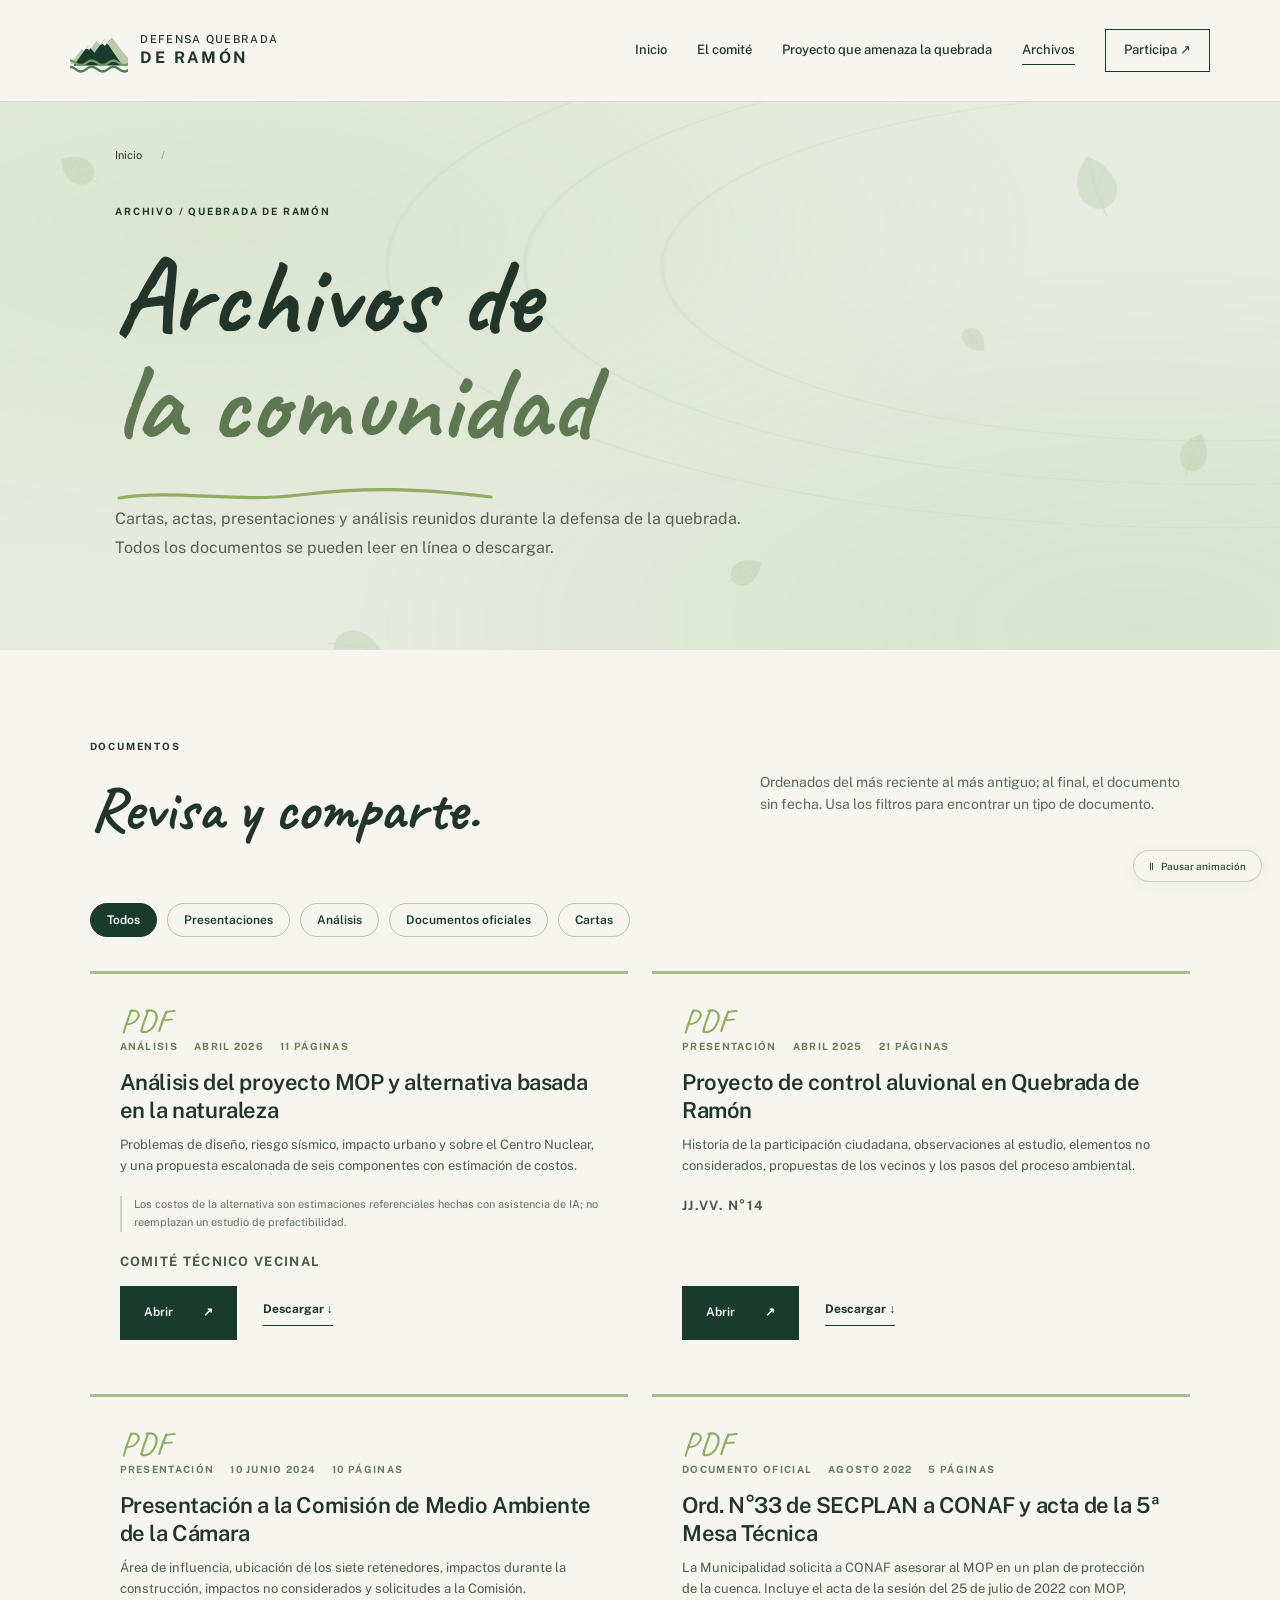
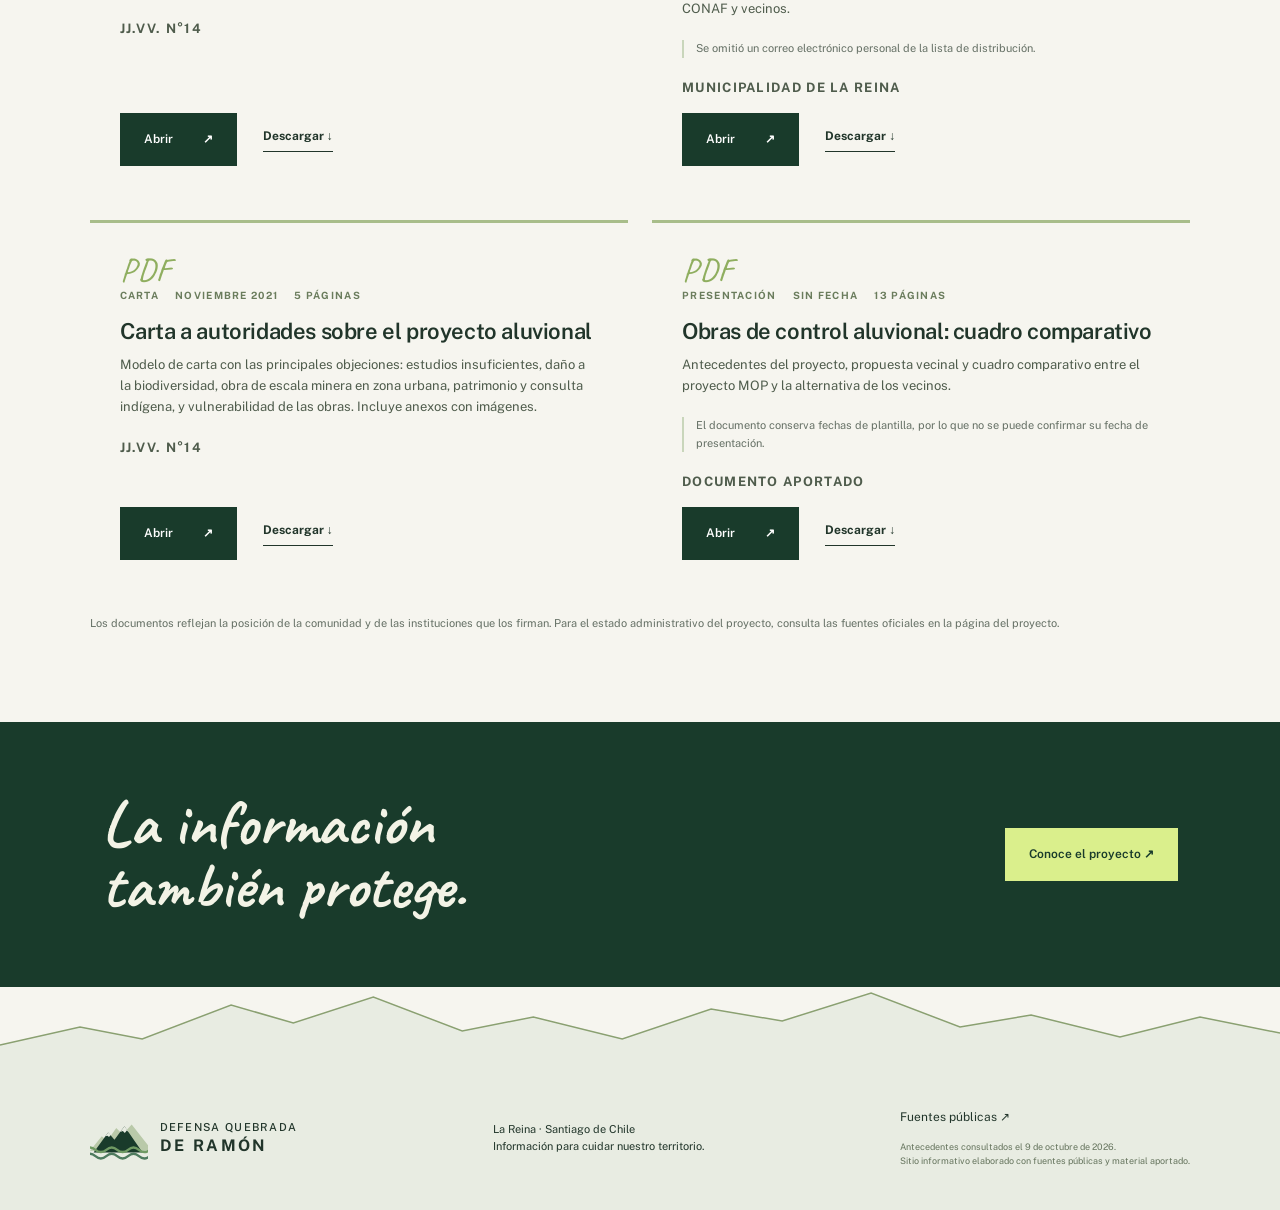
==== archivos/index.html @ 0b47c9fb "Animaciones, fuentes autoalojadas, logo con cordillera y página de Archivos - Títulos en Caveat y te" ====
<!doctype html><html lang="es"><head><meta charset="utf-8"><meta name="viewport" content="width=device-width,initial-scale=1"><title>Archivos | Defensa Quebrada de Ramón</title><meta name="description" content="Archivo de documentos de la defensa de la Quebrada de Ramón: cartas, actas, presentaciones y análisis de la comunidad."><meta name="theme-color" content="#193b2b"><link rel="stylesheet" href="../assets/style.css"><script src="../assets/main.js" defer></script></head><body><a class="skip" href="#contenido">Ir al contenido</a><header><a class="brand" href="../index.html" aria-label="Defensa Quebrada de Ramón, inicio"><svg class="mark" viewBox="0 0 64 48" aria-hidden="true" focusable="false"><path class="mark-ridge-back" d="M0 38 L13 22 L19 27 L29 13 L36 20 L46 9 L64 32 L64 38Z"/><path class="mark-ridge" d="M4 40 L20 18 L27 26 L38 11 L58 40Z"/><path class="mark-snow" d="M38 11 L33.4 17.3 L36.2 16.2 L38.4 18.6 L40.6 15.8 L43 17.6Z M20 18 L17 22.2 L19.2 21.4 L21 23 L22.8 20.8Z"/><g class="mark-waves" fill="none" stroke-linecap="round"><path d="M-6 37c4-3.4 8-3.4 12 0s8 3.4 12 0 8-3.4 12 0 8 3.4 12 0 8-3.4 12 0 8 3.4 12 0 8-3.4 12 0"/><path d="M-6 44c4-3.4 8-3.4 12 0s8 3.4 12 0 8-3.4 12 0 8 3.4 12 0 8-3.4 12 0 8 3.4 12 0 8-3.4 12 0"/></g></svg><span>DEFENSA QUEBRADA<br><b>DE RAMÓN</b></span></a><button class="menu" aria-expanded="false" aria-controls="nav">Menú <span aria-hidden="true">☰</span></button><nav id="nav" aria-label="Principal"><a href="../index.html" >Inicio</a><a href="../index.html#comite">El comité</a><a href="../megaproyecto-la-reina/index.html" >Proyecto que amenaza la quebrada</a><a href="index.html" aria-current="page">Archivos</a><a class="nav-cta" href="../index.html#participa">Participa <span aria-hidden="true">↗</span></a></nav></header><main id="contenido"><section class="dossier-hero"><a class="breadcrumb" href="../index.html">Inicio <span>/</span></a><p class="eyebrow">ARCHIVO / QUEBRADA DE RAMÓN</p><h1>Archivos de<br><em>la comunidad</em></h1><p class="lead">Cartas, actas, presentaciones y análisis reunidos durante la defensa de la quebrada. Todos los documentos se pueden leer en línea o descargar.</p></section><section class="section"><div class="section-top"><div><p class="eyebrow">DOCUMENTOS</p><h2>Revisa y comparte.</h2></div><p>Ordenados del más reciente al más antiguo; al final, el documento sin fecha. Usa los filtros para encontrar un tipo de documento.</p></div><div class="filters" role="group" aria-label="Filtrar documentos"><button type="button" data-filter="todos" aria-pressed="true">Todos</button><button type="button" data-filter="presentacion" aria-pressed="false">Presentaciones</button><button type="button" data-filter="analisis" aria-pressed="false">Análisis</button><button type="button" data-filter="oficial" aria-pressed="false">Documentos oficiales</button><button type="button" data-filter="carta" aria-pressed="false">Cartas</button></div><div class="doc-list"><article class="doc-card" data-type="analisis"><span class="doc-icon" aria-hidden="true">PDF</span><div class="doc-meta"><span>ANÁLISIS</span><span>ABRIL 2026</span><span>11 PÁGINAS</span></div><h3>Análisis del proyecto MOP y alternativa basada en la naturaleza</h3><p>Problemas de diseño, riesgo sísmico, impacto urbano y sobre el Centro Nuclear, y una propuesta escalonada de seis componentes con estimación de costos.</p><p class="doc-note">Los costos de la alternativa son estimaciones referenciales hechas con asistencia de IA; no reemplazan un estudio de prefactibilidad.</p><p class="doc-meta" style="margin:0"><span>COMITÉ TÉCNICO VECINAL</span></p><div class="doc-actions"><a class="button" href="docs/analisis-sbn-quebrada-ramon-2026.pdf" target="_blank" rel="noopener noreferrer">Abrir <span aria-hidden="true">↗</span></a><a class="text-link" href="docs/analisis-sbn-quebrada-ramon-2026.pdf" download>Descargar ↓</a></div></article><article class="doc-card" data-type="presentacion"><span class="doc-icon" aria-hidden="true">PDF</span><div class="doc-meta"><span>PRESENTACIÓN</span><span>ABRIL 2025</span><span>21 PÁGINAS</span></div><h3>Proyecto de control aluvional en Quebrada de Ramón</h3><p>Historia de la participación ciudadana, observaciones al estudio, elementos no considerados, propuestas de los vecinos y los pasos del proceso ambiental.</p><p class="doc-meta" style="margin:0"><span>JJ.VV. N°14</span></p><div class="doc-actions"><a class="button" href="docs/presentacion-jjvv14-abril-2025.pdf" target="_blank" rel="noopener noreferrer">Abrir <span aria-hidden="true">↗</span></a><a class="text-link" href="docs/presentacion-jjvv14-abril-2025.pdf" download>Descargar ↓</a></div></article><article class="doc-card" data-type="presentacion"><span class="doc-icon" aria-hidden="true">PDF</span><div class="doc-meta"><span>PRESENTACIÓN</span><span>10 JUNIO 2024</span><span>10 PÁGINAS</span></div><h3>Presentación a la Comisión de Medio Ambiente de la Cámara</h3><p>Área de influencia, ubicación de los siete retenedores, impactos durante la construcción, impactos no considerados y solicitudes a la Comisión.</p><p class="doc-meta" style="margin:0"><span>JJ.VV. N°14</span></p><div class="doc-actions"><a class="button" href="docs/presentacion-comision-medio-ambiente-2024.pdf" target="_blank" rel="noopener noreferrer">Abrir <span aria-hidden="true">↗</span></a><a class="text-link" href="docs/presentacion-comision-medio-ambiente-2024.pdf" download>Descargar ↓</a></div></article><article class="doc-card" data-type="oficial"><span class="doc-icon" aria-hidden="true">PDF</span><div class="doc-meta"><span>DOCUMENTO OFICIAL</span><span>AGOSTO 2022</span><span>5 PÁGINAS</span></div><h3>Ord. N°33 de SECPLAN a CONAF y acta de la 5ª Mesa Técnica</h3><p>La Municipalidad solicita a CONAF asesorar al MOP en un plan de protección de la cuenca. Incluye el acta de la sesión del 25 de julio de 2022 con MOP, CONAF y vecinos.</p><p class="doc-note">Se omitió un correo electrónico personal de la lista de distribución.</p><p class="doc-meta" style="margin:0"><span>MUNICIPALIDAD DE LA REINA</span></p><div class="doc-actions"><a class="button" href="docs/ord33-acta-mesa-tecnica-2022.pdf" target="_blank" rel="noopener noreferrer">Abrir <span aria-hidden="true">↗</span></a><a class="text-link" href="docs/ord33-acta-mesa-tecnica-2022.pdf" download>Descargar ↓</a></div></article><article class="doc-card" data-type="carta"><span class="doc-icon" aria-hidden="true">PDF</span><div class="doc-meta"><span>CARTA</span><span>NOVIEMBRE 2021</span><span>5 PÁGINAS</span></div><h3>Carta a autoridades sobre el proyecto aluvional</h3><p>Modelo de carta con las principales objeciones: estudios insuficientes, daño a la biodiversidad, obra de escala minera en zona urbana, patrimonio y consulta indígena, y vulnerabilidad de las obras. Incluye anexos con imágenes.</p><p class="doc-meta" style="margin:0"><span>JJ.VV. N°14</span></p><div class="doc-actions"><a class="button" href="docs/carta-autoridades-jjvv14-2021.pdf" target="_blank" rel="noopener noreferrer">Abrir <span aria-hidden="true">↗</span></a><a class="text-link" href="docs/carta-autoridades-jjvv14-2021.pdf" download>Descargar ↓</a></div></article><article class="doc-card" data-type="presentacion"><span class="doc-icon" aria-hidden="true">PDF</span><div class="doc-meta"><span>PRESENTACIÓN</span><span>SIN FECHA</span><span>13 PÁGINAS</span></div><h3>Obras de control aluvional: cuadro comparativo</h3><p>Antecedentes del proyecto, propuesta vecinal y cuadro comparativo entre el proyecto MOP y la alternativa de los vecinos.</p><p class="doc-note">El documento conserva fechas de plantilla, por lo que no se puede confirmar su fecha de presentación.</p><p class="doc-meta" style="margin:0"><span>DOCUMENTO APORTADO</span></p><div class="doc-actions"><a class="button" href="../assets/presentacion-cuadro-comparativo.pdf" target="_blank" rel="noopener noreferrer">Abrir <span aria-hidden="true">↗</span></a><a class="text-link" href="../assets/presentacion-cuadro-comparativo.pdf" download>Descargar ↓</a></div></article></div><p class="note">Los documentos reflejan la posición de la comunidad y de las instituciones que los firman. Para el estado administrativo del proyecto, consulta las fuentes oficiales en la página del proyecto.</p></section><section class="closing"><h2>La información<br>también protege.</h2><a class="button light" href="../megaproyecto-la-reina/index.html">Conoce el proyecto ↗</a></section></main><footer><a class="brand" href="../index.html"><svg class="mark" viewBox="0 0 64 48" aria-hidden="true" focusable="false"><path class="mark-ridge-back" d="M0 38 L13 22 L19 27 L29 13 L36 20 L46 9 L64 32 L64 38Z"/><path class="mark-ridge" d="M4 40 L20 18 L27 26 L38 11 L58 40Z"/><path class="mark-snow" d="M38 11 L33.4 17.3 L36.2 16.2 L38.4 18.6 L40.6 15.8 L43 17.6Z M20 18 L17 22.2 L19.2 21.4 L21 23 L22.8 20.8Z"/><g class="mark-waves" fill="none" stroke-linecap="round"><path d="M-6 37c4-3.4 8-3.4 12 0s8 3.4 12 0 8-3.4 12 0 8 3.4 12 0 8-3.4 12 0 8 3.4 12 0 8-3.4 12 0"/><path d="M-6 44c4-3.4 8-3.4 12 0s8 3.4 12 0 8-3.4 12 0 8 3.4 12 0 8-3.4 12 0 8 3.4 12 0 8-3.4 12 0"/></g></svg><span>DEFENSA QUEBRADA<br><b>DE RAMÓN</b></span></a><p>La Reina · Santiago de Chile<br>Información para cuidar nuestro territorio.</p><div><a href="../megaproyecto-la-reina/index.html#fuentes">Fuentes públicas ↗</a><small>Antecedentes consultados el 9 de octubre de 2026.<br>Sitio informativo elaborado con fuentes públicas y material aportado.</small></div></footer></body></html>
---- assets/style.css ----
@font-face{font-family:'Caveat';src:url('fonts/caveat-latin-wght-normal.woff2') format('woff2');font-weight:400 700;font-style:normal;font-display:swap}
@font-face{font-family:'Public Sans';src:url('fonts/public-sans-latin-wght-normal.woff2') format('woff2');font-weight:100 900;font-style:normal;font-display:swap}
@font-face{font-family:'Public Sans';src:url('fonts/public-sans-latin-wght-italic.woff2') format('woff2');font-weight:100 900;font-style:italic;font-display:swap}
:root{--forest:#193b2b;--ink:#21352a;--sage:#dce5d7;--cream:#f6f5ef;--muted:#657065;--line:#d7ddd2;--accent:#daef8c}*{box-sizing:border-box}html{scroll-behavior:smooth;scroll-padding-top:110px}body{margin:0;color:var(--ink);background:var(--cream);font-family:'Public Sans','Open Sans',Arial,sans-serif;line-height:1.6}a{color:inherit;text-decoration:none}a:hover{text-decoration:underline;text-underline-offset:5px}a:focus-visible,button:focus-visible,[tabindex]:focus-visible{outline:3px solid #8d9f38;outline-offset:5px}img{display:block;width:100%;object-fit:cover}h1,h2{font-family:'Caveat','Segoe Print','Comic Sans MS',cursive;font-weight:700;line-height:.98;letter-spacing:0;margin:0 0 28px}h1{font-size:clamp(64px,6.6vw,104px)}h2{font-size:clamp(48px,4.8vw,70px)}h3{font-size:21px;line-height:1.3;margin:18px 0 12px;letter-spacing:-.4px}p{margin:0 0 20px}em{font-style:normal;color:#5e7952}header{height:102px;display:flex;align-items:center;justify-content:space-between;padding:0 5.5%;border-bottom:1px solid var(--line);background:var(--cream);position:relative;z-index:20}.brand{display:flex;align-items:center;gap:12px;font-size:11px;line-height:1.35;letter-spacing:1.3px;font-weight:500}.brand b{font-size:16px;letter-spacing:2.4px}.mark{width:58px;height:44px;flex-shrink:0;overflow:visible}nav{display:flex;gap:30px;align-items:center;font-size:13px;font-weight:500}nav a[aria-current=page]{border-bottom:1px solid var(--forest)}.nav-cta{border:1px solid var(--forest);padding:10px 18px}.menu{display:none}.skip{position:fixed;left:10px;top:-100px;z-index:50;background:white;padding:10px}.skip:focus{top:10px}.hero{display:grid;grid-template-columns:1.14fr 1fr;min-height:650px}.hero-copy{padding:74px 7% 38px 10%}.eyebrow{font-size:10px;font-weight:700;letter-spacing:1.8px;text-transform:uppercase;margin-bottom:25px}.dot{display:inline-block;background:#6b884d;border-radius:50%;width:7px;height:7px;margin-right:8px}.lead{max-width:520px;font-size:16px;line-height:1.8;color:#556154}.actions{display:flex;align-items:center;gap:28px;margin-top:34px}.button{display:inline-flex;gap:30px;justify-content:space-between;align-items:center;background:var(--forest);color:white;padding:17px 24px;font-size:12px;font-weight:600;transition:background .2s}.button:hover{background:#2e5139;text-decoration:none}.text-link{font-size:12px;font-weight:700;border-bottom:1px solid;padding-bottom:5px}.hero-location{border-top:1px solid var(--line);margin-top:48px;padding-top:20px;font-size:9px;letter-spacing:1.2px}.hero-location>span{font-size:17px;margin-right:8px}.hero-image{margin:25px 25px 25px 0;position:relative;overflow:hidden;min-height:540px}.hero-image img{height:100%;position:absolute;object-position:50% 35%}.hero-image:after{content:'';position:absolute;inset:0;background:linear-gradient(transparent 48%,rgba(12,34,20,.8))}.hero-image figcaption{position:absolute;z-index:2;bottom:34px;left:30px;color:white;font-family:'Caveat',cursive;font-size:25px}.hero-image small{display:block;font-family:'Public Sans',Arial,sans-serif;font-size:10px;margin-top:12px}.image-label{position:absolute;right:20px;top:20px;z-index:2;border:1px solid #ffffff80;color:white;padding:8px 13px;font-size:9px;letter-spacing:1.5px;background:#193b2b70}.statement{display:flex;align-items:center;justify-content:space-around;padding:23px 5%;background:var(--sage);font-size:10px;letter-spacing:1.4px;font-weight:600;gap:15px}.statement span:nth-child(even){font-size:22px}.section{padding:88px 7%;scroll-margin-top:20px}.split{display:grid;grid-template-columns:1fr 1fr;gap:8%}.prose{font-size:15px;line-height:1.9;max-width:800px}.note{font-size:11px;line-height:1.8;color:var(--muted);margin:24px 0 0}.source-link{font-size:11px;text-decoration:underline;text-underline-offset:4px}.section-top{display:grid;grid-template-columns:1.3fr 1fr;gap:10%;align-items:center;margin-bottom:35px}.section-top>p{font-size:14px;color:#5d695b}.purpose{padding-top:55px;border-top:1px solid var(--line)}.principles{display:grid;grid-template-columns:repeat(3,1fr);border-top:1px solid var(--line)}.principles article{padding:30px 30px 24px 0;margin-right:30px;border-bottom:1px solid var(--line)}.number{color:#748363;font-size:12px}.principles h3{max-width:230px;font-size:24px;font-weight:500}.principles p{font-size:13px;color:#5c685a}.caption{font-size:10px;color:var(--muted);margin:18px 0}.project-feature{display:grid;grid-template-columns:1.6fr 1fr;padding:70px 9%;gap:15%;background:var(--forest);color:#f5f3e9;margin:0 3%}.project-feature h2{font-size:72px}.project-feature em{color:#c9daa5}.project-feature p{max-width:420px;color:#d2decf;font-size:14px}.light{background:var(--accent);color:var(--forest)}.light:hover{background:#e9f3b7}.feature-data{border-left:1px solid #ffffff40;padding-left:45px}.tag{font-size:9px;letter-spacing:1.5px}.feature-data strong{display:block;font-family:'Caveat',cursive;font-size:112px;line-height:1.2;color:var(--accent)}hr{border:0;border-top:1px solid #ffffff40;margin:25px 0}.intro{font-size:15px;max-width:720px;color:#596555;margin-bottom:38px}.participation{display:grid;grid-template-columns:repeat(3,1fr);gap:40px;margin-top:40px}.participation>div{border-top:1px solid var(--line);padding-top:24px}.participation span{font-size:9px;letter-spacing:1.4px}.participation p{font-size:13px;color:#5d675a}.socials{display:flex;gap:15px;font-size:12px;text-decoration:underline}footer{background:#e8ece2;padding:42px 7%;display:flex;justify-content:space-between;gap:30px;align-items:center}footer p{font-size:11px;margin:0}footer>div{font-size:12px}footer small{display:block;font-size:9px;color:#64735c;margin-top:12px}.dossier-hero{padding:45px 9% 68px;background:#e6ecdf;position:relative;background-image:radial-gradient(ellipse at 95% 30%,transparent 32%,#cdd8c660 32.2%,transparent 32.4%,transparent 40%,#cdd8c660 40.2%,transparent 40.4%,transparent 48%,#cdd8c660 48.2%,transparent 48.4%)}.breadcrumb{display:block;font-size:11px;margin-bottom:38px}.breadcrumb span{margin-left:16px;color:#899780}.dossier-hero h1{font-size:clamp(60px,7vw,100px)}.dossier-hero .lead{max-width:640px}.dossier-nav{padding:20px 7%;border-bottom:1px solid var(--line);justify-content:space-between;background:var(--cream);gap:15px;font-size:12px;overflow:auto}.data-strip{display:grid;grid-template-columns:1fr 1.5fr 1fr 1.5fr;gap:30px;border-top:1px solid var(--line);border-bottom:1px solid var(--line);padding:30px 0;margin:20px 0 30px}.data-strip strong{display:block;font-family:'Caveat',cursive;font-size:44px;font-weight:400;line-height:1.1}.data-strip small{font-size:20px}.data-strip span{font-size:11px;color:#687360}.status{display:flex;gap:25px;background:#e6ecdf;padding:30px;margin-top:35px}.status .eyebrow{margin-bottom:8px}.status h3{margin-top:0;font-size:20px}.status p{font-size:13px}.status-icon{border:1px solid;border-radius:100%;width:30px;height:30px;display:grid;place-items:center;flex-shrink:0}.muted{background:#edefe6}.concerns{display:grid;grid-template-columns:repeat(2,1fr);gap:32px 60px}.concerns article{border-top:1px solid #cad2c4;padding-top:24px}.concerns article>span{font-size:11px;color:#6a7c5c}.concerns p{font-size:14px;max-width:500px}.alternative{display:grid;grid-template-columns:.85fr 1fr;gap:8%;align-items:center}.alternative figure{margin:0}.alternative img{height:570px}.alternative figcaption{font-size:10px;color:#6e7964;margin-top:10px}.alternative p{font-size:14px}.checklist{padding:0;list-style:none}.checklist li{border-bottom:1px solid var(--line);padding:18px 0 18px 25px;position:relative;font-size:13px}.checklist li:before{content:'↗';position:absolute;left:0;color:#789759}.checklist b{display:block}.table-wrap{overflow-x:auto}table{border-collapse:collapse;width:100%;font-size:12px;line-height:1.7;min-width:650px}caption{text-align:left;font-size:11px;padding:0 0 18px;color:#687560}thead{background:var(--forest);color:#fff;text-align:left}th,td{padding:18px 22px;border-bottom:1px solid #cad2c4;vertical-align:top}thead th:first-child{width:18%}thead th{width:41%;font-size:13px}thead small{display:block;font-size:9px;font-weight:400;opacity:.7}tbody th{text-align:left;font-size:12px;font-weight:600}tbody td:last-child{background:#e3eadb}tbody tr:nth-child(even) td:not(:last-child){background:#f4f5ef}.timeline{list-style:none;padding:0;margin:42px 0 0}.timeline li{display:grid;grid-template-columns:150px 1fr;border-top:1px solid var(--line);padding:30px 0;gap:25px}.timeline time{font-family:'Caveat',cursive;font-size:40px;color:#6c845a}.timeline h3{margin-top:0}.timeline p{font-size:13px;max-width:740px}.timeline a{font-size:11px;text-decoration:underline;margin-right:25px}.documents{background:#e7ece0}.pdf-card{display:flex;align-items:center;gap:30px;padding:30px;background:var(--cream);margin-bottom:35px}.pdf-icon{border:1px solid #93a184;color:#6c805d;display:grid;place-items:center;min-width:64px;height:85px;font-size:14px}.pdf-card span{font-size:9px;letter-spacing:1.4px}.pdf-card h3{margin-top:8px}.pdf-card p{font-size:12px;color:#5e6a56;margin-bottom:0}.pdf-actions{min-width:160px;display:flex;flex-direction:column;align-items:center;gap:20px}.source-list a{padding:18px 0;display:flex;justify-content:space-between;border-top:1px solid #c3cfb9;font-size:13px}.closing{background:var(--forest);color:#f3f3e6;padding:70px 8%;display:flex;align-items:center;justify-content:space-between;gap:30px}.closing h2{margin:0;font-size:48px}
@media(min-width:1550px){body{max-width:1600px;margin:auto}.hero-copy{padding-top:90px}.hero{min-height:730px}}@media(prefers-reduced-motion:reduce){html{scroll-behavior:auto}*{transition:none!important}}@media(max-width:950px){header{padding:0 5%;height:85px}nav{gap:16px;font-size:11px}.hero-copy{padding:45px 7%}.hero h1{font-size:53px}.hero-image{margin:18px 18px 18px 0}.lead{font-size:14px}.actions{gap:20px;flex-wrap:wrap}.hero-location{font-size:8px}.section{padding:65px 6%}.project-feature{gap:8%;padding:55px 7%}.project-feature h2{font-size:60px}.feature-data{padding-left:30px}.data-strip{gap:18px}.data-strip strong{font-size:34px}.pdf-card{gap:20px}.alternative img{height:500px}}@media(max-width:680px){header{height:80px}.brand{font-size:9px}.brand b{font-size:13px}.mark{width:48px;height:36px}.menu{display:block;background:transparent;border:1px solid #becbb4;color:var(--forest);padding:8px 13px;font:inherit;font-size:12px}header nav{display:none;position:absolute;top:80px;left:0;right:0;background:var(--cream);padding:22px 6%;box-shadow:0 8px 15px #0001;align-items:stretch;gap:17px;font-size:14px}header nav.open{display:flex;flex-direction:column}.hero{display:flex;flex-direction:column}.hero-copy{padding:42px 6% 30px}.hero h1{font-size:56px}.hero-image{height:400px;min-height:0;margin:0 15px 20px}.hero-image img{object-position:center 42%}.hero-location{margin-top:28px}.hero-image figcaption{font-size:22px;bottom:25px;left:22px}.statement{font-size:8px;gap:10px;text-align:center;padding:16px 4%}.statement span:nth-child(even){font-size:15px}.section{padding:55px 6%}.split,.section-top,.alternative{grid-template-columns:1fr;gap:24px}.section-top{margin-bottom:20px}h2{font-size:43px;letter-spacing:-1.2px}.principles{grid-template-columns:1fr}.principles article{margin:0;padding:24px 0}.principles h3{max-width:none;font-size:22px}.project-feature{grid-template-columns:1fr;margin:0 15px;padding:38px 7%;gap:35px}.project-feature h2{font-size:62px}.feature-data{border-left:0;border-top:1px solid #ffffff40;padding:25px 0 0}.feature-data strong{font-size:80px}.participation{grid-template-columns:1fr;gap:30px}footer{flex-direction:column;align-items:flex-start;padding:32px 6%;gap:22px}.dossier-hero{padding:30px 6% 45px}.dossier-hero h1{font-size:65px}.dossier-nav{padding:18px 6%;white-space:nowrap;gap:25px;font-size:11px}.data-strip{grid-template-columns:1fr 1fr;gap:26px}.data-strip strong{font-size:34px}.status{padding:22px;gap:15px}.concerns{grid-template-columns:1fr;gap:20px}.alternative img{height:400px}.timeline li{grid-template-columns:70px 1fr;gap:18px}.timeline time{font-size:27px}.timeline h3{font-size:19px}.pdf-card{flex-wrap:wrap;padding:22px;gap:16px}.pdf-card>div:nth-child(2){flex:1;min-width:160px}.pdf-actions{width:100%;flex-direction:row;justify-content:flex-start;margin-top:12px}.pdf-card h3{font-size:18px}.closing{flex-direction:column;align-items:flex-start;padding:45px 6%}.closing h2{font-size:43px}.source-list a{font-size:12px;gap:12px}.source-list span{flex-shrink:0}}

/* Living greens and quiet autumn accents, placed behind the content. */
.botanical-section{position:relative;isolation:isolate}.botanical-section> :not(.botanical-layer){position:relative;z-index:1}.botanical-layer{position:absolute;inset:0;overflow:hidden;pointer-events:none;z-index:0;contain:paint}.hero-copy .botanical-layer:before,.dossier-hero .botanical-layer:before{content:'';position:absolute;inset:-15%;background:radial-gradient(ellipse at 25% 30%,#b4cc9b35,transparent 46%),radial-gradient(ellipse at 80% 85%,#789f5b20,transparent 42%);animation:green-breath 18s ease-in-out infinite alternate;will-change:transform}.floating-leaf{position:absolute;left:var(--leaf-x);top:var(--leaf-y);width:var(--leaf-size);transform:rotate(var(--leaf-angle));animation:leaf-drift var(--leaf-duration) ease-in-out var(--leaf-delay) infinite alternate;will-change:transform;opacity:.14}.floating-leaf svg{display:block;width:100%;height:auto}.green-leaves .leaf-shape{fill:#62934d}.green-leaves .leaf-vein{stroke:#294e26;stroke-width:1.3}.green-leaves .floating-leaf{opacity:.13}.dry-leaves .leaf-shape{fill:#c5803f}.dry-leaves .leaf-vein{stroke:#8e582e;stroke-width:1.5}.dry-leaves .floating-leaf{opacity:.18}.dry-leaves .floating-leaf:nth-child(2n){opacity:.12}.dry-leaves:before{content:'';position:absolute;inset:0;background:radial-gradient(ellipse at 98% 12%,#d79d6320,transparent 44%),radial-gradient(ellipse at 0 80%,#cf925211,transparent 38%);animation:green-breath 22s ease-in-out infinite alternate}#preocupaciones{background:#efeee4}#preocupaciones>.note{max-width:940px}.button,.nav-cta{transition:background .25s ease,box-shadow .25s ease,transform .25s ease}.button:hover,.nav-cta:hover{transform:translateY(-2px);box-shadow:0 6px 18px #193b2b16}.motion-reveal{opacity:0;transform:translateY(18px);transition:opacity .85s ease var(--reveal-delay,0ms),transform .85s cubic-bezier(.2,.65,.3,1) var(--reveal-delay,0ms)}.motion-reveal.is-visible{opacity:1;transform:translateY(0)}.motion-control{position:fixed;bottom:18px;right:18px;z-index:30;border:1px solid #9faf9080;background:#f6f5eff0;color:#294832;border-radius:24px;padding:9px 15px;font:500 10px 'Public Sans',Arial,sans-serif;cursor:pointer;box-shadow:0 3px 16px #193b2b0c}.motion-control:hover{background:#e3edda}.motion-control:before{content:'Ⅱ';display:inline-block;margin-right:7px;font-size:10px}.motion-control[aria-pressed=true]:before{content:'▷'}body[data-motion=paused] .floating-leaf,body[data-motion=paused] .botanical-layer:before{animation-play-state:paused}body[data-motion=paused] .motion-reveal{opacity:1;transform:none;transition:none}
@keyframes leaf-drift{0%{transform:translate3d(-7px,-9px,0) rotate(var(--leaf-angle))}50%{transform:translate3d(8px,5px,0) rotate(calc(var(--leaf-angle) + 9deg))}100%{transform:translate3d(-2px,20px,0) rotate(calc(var(--leaf-angle) - 8deg))}}
@keyframes green-breath{from{transform:translate3d(-2%,-1%,0) scale(1)}to{transform:translate3d(3%,2%,0) scale(1.08)}}
@media(max-width:680px){.floating-leaf{width:calc(var(--leaf-size)*.8)}.dry-leaves .floating-leaf{opacity:.13}.motion-control{bottom:10px;right:10px;font-size:9px;padding:8px 11px}footer{padding-bottom:70px}}
@media(prefers-reduced-motion:reduce){.floating-leaf,.botanical-layer:before{animation:none!important}.motion-reveal{opacity:1!important;transform:none!important;transition:none!important}.button:hover,.nav-cta:hover{transform:none}}

.hero-image .ambient-video{position:absolute;inset:0;width:100%;height:100%;object-fit:cover;object-position:center;opacity:0;transition:opacity 1.2s ease;pointer-events:none}.hero-image.video-playing .ambient-video{opacity:1}.gallery-grid{display:grid;grid-template-columns:repeat(3,1fr);gap:22px}.gallery-grid figure{margin:0}.gallery-grid a{display:block;overflow:hidden}.gallery-grid img{height:390px;object-fit:cover;transition:transform .8s ease}.gallery-grid a:hover img{transform:scale(1.025)}.gallery-grid figcaption{font-size:12px;color:#596b50;padding-top:14px}.landscape-gallery{border-top:1px solid var(--line);background:#f1f3ea}.landscape-gallery .section-top p{max-width:420px}@media(max-width:950px){.gallery-grid img{height:310px}}@media(max-width:680px){.gallery-grid{grid-template-columns:1fr;gap:28px}.gallery-grid img{height:auto;max-height:520px;object-fit:cover}.hero-image .ambient-video{object-position:center 45%}}@media(prefers-reduced-motion:reduce){.hero-image .ambient-video{transition:none}.gallery-grid a:hover img{transform:none}}

/* Logo: cordillera detrás del agua. */
.mark{display:block;overflow:hidden}.mark-ridge-back{fill:#b9c9a9}.mark-ridge{fill:var(--forest);transition:fill .3s}.mark-snow{fill:#f6f5ef}.mark-waves path{stroke:#4e7b5e;stroke-width:2.6}.mark-waves path:first-child{stroke:#6f9a63}.mark-waves{animation:mark-flow 5s linear infinite}.brand:hover .mark-ridge{fill:#2e5139}footer .mark-snow{fill:#e8ece2}
@keyframes mark-flow{from{transform:translateX(0)}to{transform:translateX(-24px)}}

/* Tipografía manuscrita: ajuste de tamaños. */
h3{font-weight:600}
.project-feature h2{font-size:clamp(64px,7vw,92px)}.dossier-hero h1{font-size:clamp(72px,8.5vw,124px)}.closing h2{font-size:clamp(50px,5vw,64px)}.timeline time{font-size:50px;line-height:1}.data-strip strong{font-size:54px;font-weight:600}.feature-data strong{font-size:136px;line-height:1;font-weight:600}.hero-image figcaption{font-size:32px;line-height:1.1}
@media(max-width:950px){.hero h1{font-size:62px}.project-feature h2{font-size:70px}.data-strip strong{font-size:42px}}
@media(max-width:680px){.hero h1{font-size:62px}h2{font-size:50px;letter-spacing:0}.dossier-hero h1{font-size:76px}.project-feature h2{font-size:72px}.closing h2{font-size:50px}.timeline time{font-size:34px}.feature-data strong{font-size:96px}.data-strip strong{font-size:40px}.hero-image figcaption{font-size:27px}}

/* Encabezado fijo que se compacta al bajar. */
header{position:sticky;top:0;transition:height .35s ease,box-shadow .35s ease,background .35s ease}body.scrolled header{height:72px;box-shadow:0 6px 24px #193b2b12;background:#f6f5efee;backdrop-filter:blur(8px)}.mark{transition:width .35s ease,height .35s ease}body.scrolled .mark{width:48px;height:36px}
@media(max-width:680px){body.scrolled header{height:64px}body.scrolled header nav{top:64px}}
nav a:not(.nav-cta){position:relative}nav a:not(.nav-cta):after{content:'';position:absolute;left:0;right:0;bottom:-4px;height:1px;background:var(--forest);transform:scaleX(0);transform-origin:left;transition:transform .35s ease}nav a:not(.nav-cta):hover{text-decoration:none}nav a:not(.nav-cta):hover:after,nav a[aria-current=page]:after{transform:scaleX(1)}nav a[aria-current=page]{border-bottom:0}
.dossier-nav{position:sticky;top:72px;z-index:15}@media(max-width:680px){.dossier-nav{top:64px}}

/* Entrada de la portada. */
.intro-anim{opacity:0;transform:translateY(22px);animation:intro-up 1s cubic-bezier(.2,.65,.3,1) forwards;animation-delay:var(--intro-delay,0ms)}
@keyframes intro-up{to{opacity:1;transform:none}}
.hero-image.intro-anim{opacity:1;transform:none;clip-path:inset(0 0 100% 0);animation:intro-curtain 1.4s cubic-bezier(.7,0,.2,1) .15s forwards}
@keyframes intro-curtain{to{clip-path:inset(0 0 0 0)}}
.scribble{display:block;width:min(100%,380px);height:20px;margin-top:4px;overflow:visible}.scribble path{fill:none;stroke:#8fae5f;stroke-width:3.2;stroke-linecap:round;stroke-dasharray:var(--len,600);stroke-dashoffset:var(--len,600);animation:draw 1.6s ease 1.1s forwards}.project-feature .scribble path{stroke:var(--accent)}
@keyframes draw{to{stroke-dashoffset:0}}

/* Títulos que se "escriben" al aparecer. */
.ink{clip-path:inset(-20% 100% -20% 0);transition:clip-path 1.5s cubic-bezier(.45,.1,.25,1) var(--reveal-delay,0ms)}.ink.is-visible{clip-path:inset(-20% -5% -20% -5%)}
.img-reveal{clip-path:inset(12% 0 0 0);opacity:0;transform:translateY(24px);transition:clip-path 1.2s cubic-bezier(.2,.65,.3,1) var(--reveal-delay,0ms),opacity .9s ease var(--reveal-delay,0ms),transform 1.2s cubic-bezier(.2,.65,.3,1) var(--reveal-delay,0ms)}.img-reveal.is-visible{clip-path:inset(0 0 0 0);opacity:1;transform:none}

/* Franja de lemas en movimiento continuo. */
.statement.marquee{display:block;overflow:hidden;padding:23px 0;white-space:nowrap}.marquee-track{display:inline-flex;align-items:center;gap:46px;padding-right:46px;animation:marquee 38s linear infinite}.marquee-track span{flex-shrink:0}.statement.marquee:hover .marquee-track{animation-play-state:paused}.statement.marquee .marquee-track span:nth-child(even){font-size:22px}
@keyframes marquee{to{transform:translateX(-50%)}}

/* Línea de tiempo que se dibuja. */
.timeline li{border-top:0;position:relative}.timeline li:before{content:'';position:absolute;left:0;right:0;top:0;height:1px;background:#bfcab5;transform-origin:left;transform:scaleX(var(--line-scale,1));transition:transform 1.2s cubic-bezier(.2,.65,.3,1) var(--reveal-delay,0ms)}.timeline li.motion-reveal{--line-scale:0}.timeline li.is-visible{--line-scale:1}.timeline time{transition:color .4s}.timeline li:hover time{color:var(--forest)}

/* Cordillera dibujada sobre el pie de página. */
.ridge-divider{display:block;width:100%;height:80px;margin-bottom:-1px}.ridge-divider .ridge-fill{fill:#e8ece2}.ridge-divider .ridge-line{fill:none;stroke:#8aa071;stroke-width:1.5;stroke-dasharray:var(--len,3000);stroke-dashoffset:var(--len,3000);transition:stroke-dashoffset 3.2s ease}.ridge-divider.is-visible .ridge-line{stroke-dashoffset:0}.closing+.ridge-divider{background:var(--forest)}

/* Tarjetas con elevación suave. */
.doc-card,.tech-grid article{transition:transform .4s ease,box-shadow .4s ease}.doc-card:hover,.tech-grid article:hover{transform:translateY(-4px);box-shadow:0 14px 30px #193b2b14}
.data-strip strong{font-variant-numeric:tabular-nums}

body[data-motion=paused] .mark-waves,body[data-motion=paused] .marquee-track{animation-play-state:paused}
body[data-motion=paused] .intro-anim{animation:none;opacity:1;transform:none;clip-path:none}body[data-motion=paused] .scribble path{animation:none;stroke-dashoffset:0}
body[data-motion=paused] .ink,body[data-motion=paused] .img-reveal{clip-path:none;opacity:1;transform:none;transition:none}body[data-motion=paused] .timeline li{--line-scale:1}body[data-motion=paused] .ridge-divider .ridge-line{stroke-dashoffset:0;transition:none}body[data-motion=paused] .parallax{transform:none!important}
@media(prefers-reduced-motion:reduce){.mark-waves,.marquee-track{animation:none!important}.intro-anim{animation:none!important;opacity:1!important;transform:none!important;clip-path:none!important}.scribble path{animation:none!important;stroke-dashoffset:0!important}.ink,.img-reveal{clip-path:none!important;opacity:1!important;transform:none!important}.timeline li{--line-scale:1!important}.ridge-divider .ridge-line{stroke-dashoffset:0!important}.parallax{transform:none!important}header{transition:none}}

/* Nuevos bloques de contenido. */
.data-strip.secondary{border-top:0;margin-top:-30px}.data-strip.secondary strong{font-size:44px}
.map-pair{display:grid;grid-template-columns:1.5fr 1fr;gap:22px;margin:40px 0 10px}.map-pair figure{margin:0}.map-pair a{display:block;overflow:hidden;background:#dfe6d8}.map-pair img{height:360px;object-fit:cover;transition:transform .8s ease}.map-pair a:hover img{transform:scale(1.03)}.map-pair figcaption{font-size:11px;color:#6e7964;margin-top:10px}
.tech{background:#e7ece0}.tech-grid{display:grid;grid-template-columns:repeat(3,1fr);gap:22px;margin-top:38px}.tech-grid article{background:var(--cream);padding:28px 26px 22px;border-top:3px solid #a8bd8a}.tech-grid article>span{font-size:10px;letter-spacing:1.4px;font-weight:700;color:#6a7c5c}.tech-grid h3{margin-top:10px;font-size:20px}.tech-grid p{font-size:13px;color:#4f5c4c}.tech-grid strong{color:var(--forest)}
blockquote.mop-quote{margin:46px 0 10px;padding:34px 34px 28px;background:var(--forest);color:#eef2e6;position:relative}blockquote.mop-quote p{font-family:'Caveat',cursive;font-size:clamp(30px,3vw,42px);line-height:1.12;margin:0 0 14px;max-width:920px}blockquote.mop-quote cite{display:block;font-style:normal;font-size:11px;color:#c9daa5;letter-spacing:.4px}blockquote.mop-quote:before{content:'“';position:absolute;right:28px;top:-26px;font-family:'Caveat',cursive;font-size:150px;color:var(--accent);line-height:1}
.sbn-grid{display:grid;grid-template-columns:repeat(3,1fr);border-top:1px solid var(--line);margin-top:34px}.sbn-grid article{padding:24px 24px 18px 0;border-bottom:1px solid var(--line);margin-right:24px}.sbn-grid h3{font-size:19px;margin:6px 0 8px}.sbn-grid p{font-size:13px;color:#5c685a;margin-bottom:8px}.sbn-grid small{font-size:10px;letter-spacing:1.2px;font-weight:700;color:#789759}.sbn-grid .number{font-family:'Caveat',cursive;font-size:34px;color:#8fae5f;line-height:1}
.example-figure{margin:44px 0 0}.example-figure a{display:block;background:#1d2a20}.example-figure img{max-height:560px;object-fit:contain}.example-figure figcaption{font-size:11px;color:#6e7964;margin-top:10px;max-width:820px}
.cost-table thead th{width:auto}.cost-table td:nth-child(2){background:#f4f5ef}
.doc-list{display:grid;grid-template-columns:repeat(2,1fr);gap:24px;margin-top:34px}.doc-card{display:flex;flex-direction:column;background:var(--cream);padding:30px;border-top:3px solid #a8bd8a}.doc-meta{display:flex;flex-wrap:wrap;gap:8px 16px;font-size:10px;letter-spacing:1.3px;font-weight:700;color:#6a7c5c;text-transform:uppercase}.doc-card h3{font-size:22px;margin:14px 0 10px}.doc-card p{font-size:13px;color:#4f5c4c}.doc-note{font-size:11px!important;color:var(--muted)!important;border-left:2px solid #c9d6bb;padding-left:12px}.doc-actions{margin-top:auto;padding-top:14px;display:flex;align-items:center;gap:26px;flex-wrap:wrap}.doc-icon{font-family:'Caveat',cursive;font-size:34px;line-height:1;color:#8fae5f}
.filters{display:flex;flex-wrap:wrap;gap:10px;margin-top:30px}.filters button{font:600 12px 'Public Sans',Arial,sans-serif;border:1px solid #b9c7ad;background:transparent;color:var(--forest);padding:9px 16px;border-radius:20px;cursor:pointer;transition:background .25s,color .25s}.filters button[aria-pressed=true]{background:var(--forest);color:#fff;border-color:var(--forest)}.filters button:hover{background:#e3edda}.filters button[aria-pressed=true]:hover{background:#2e5139}.doc-card[hidden]{display:none}
@media(max-width:950px){.tech-grid,.sbn-grid{grid-template-columns:1fr 1fr}.map-pair img{height:300px}}
@media(max-width:680px){.tech-grid,.sbn-grid,.doc-list,.map-pair{grid-template-columns:1fr}.sbn-grid article{margin-right:0}.map-pair img{height:auto}.doc-card{padding:22px}blockquote.mop-quote{padding:28px 22px 22px}blockquote.mop-quote:before{font-size:110px;right:14px;top:-20px}.data-strip.secondary{margin-top:-20px}.ridge-divider{height:50px}}
@media(min-width:681px) and (max-width:880px){.menu{display:block;background:transparent;border:1px solid #becbb4;color:var(--forest);padding:8px 13px;font:inherit;font-size:12px}header nav{display:none;position:absolute;top:85px;left:0;right:0;background:var(--cream);padding:22px 6%;box-shadow:0 8px 15px #0001;align-items:stretch;gap:17px;font-size:14px}header nav.open{display:flex;flex-direction:column}body.scrolled header nav{top:72px}}
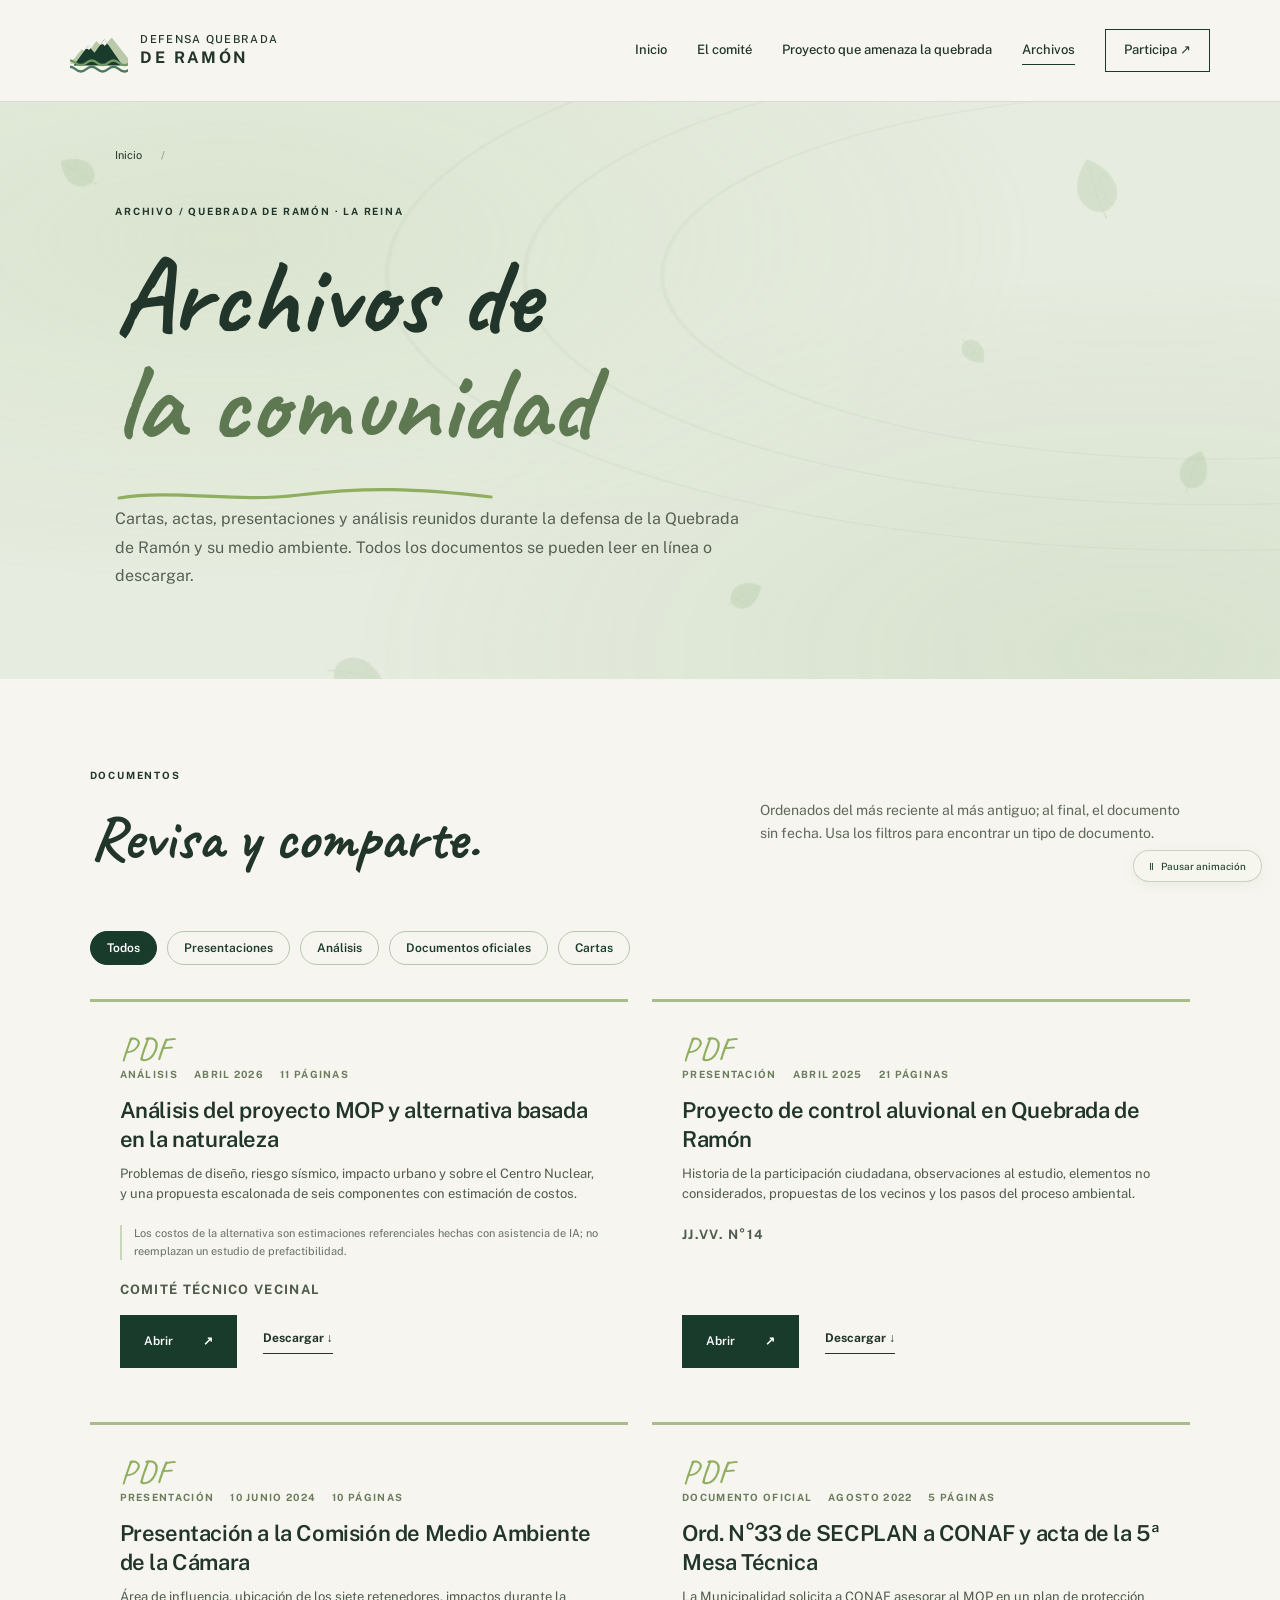
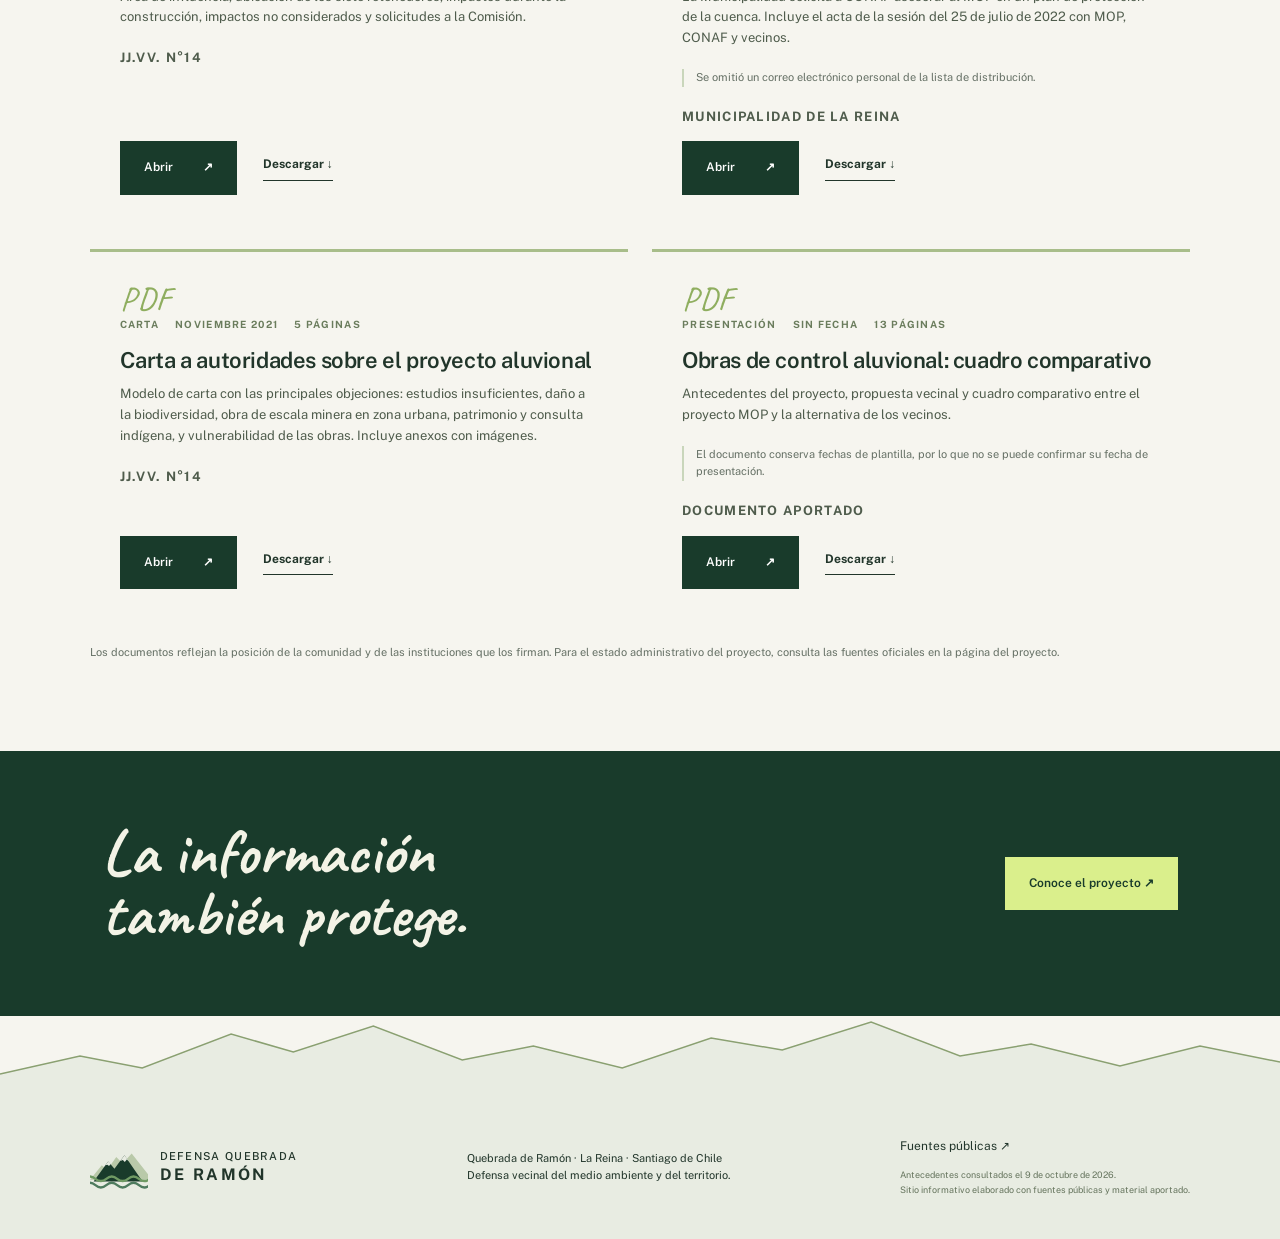
==== commit 3f90d65f: "SEO: títulos, descripciones, Open Graph, datos estructurados y sitemap Palabras clave medio ambiente" ====
--- a/archivos/index.html
+++ b/archivos/index.html
@@ -1 +1 @@
-<!doctype html><html lang="es"><head><meta charset="utf-8"><meta name="viewport" content="width=device-width,initial-scale=1"><title>Archivos | Defensa Quebrada de Ramón</title><meta name="description" content="Archivo de documentos de la defensa de la Quebrada de Ramón: cartas, actas, presentaciones y análisis de la comunidad."><meta name="theme-color" content="#193b2b"><link rel="stylesheet" href="../assets/style.css"><script src="../assets/main.js" defer></script></head><body><a class="skip" href="#contenido">Ir al contenido</a><header><a class="brand" href="../index.html" aria-label="Defensa Quebrada de Ramón, inicio"><svg class="mark" viewBox="0 0 64 48" aria-hidden="true" focusable="false"><path class="mark-ridge-back" d="M0 38 L13 22 L19 27 L29 13 L36 20 L46 9 L64 32 L64 38Z"/><path class="mark-ridge" d="M4 40 L20 18 L27 26 L38 11 L58 40Z"/><path class="mark-snow" d="M38 11 L33.4 17.3 L36.2 16.2 L38.4 18.6 L40.6 15.8 L43 17.6Z M20 18 L17 22.2 L19.2 21.4 L21 23 L22.8 20.8Z"/><g class="mark-waves" fill="none" stroke-linecap="round"><path d="M-6 37c4-3.4 8-3.4 12 0s8 3.4 12 0 8-3.4 12 0 8 3.4 12 0 8-3.4 12 0 8 3.4 12 0 8-3.4 12 0"/><path d="M-6 44c4-3.4 8-3.4 12 0s8 3.4 12 0 8-3.4 12 0 8 3.4 12 0 8-3.4 12 0 8 3.4 12 0 8-3.4 12 0"/></g></svg><span>DEFENSA QUEBRADA<br><b>DE RAMÓN</b></span></a><button class="menu" aria-expanded="false" aria-controls="nav">Menú <span aria-hidden="true">☰</span></button><nav id="nav" aria-label="Principal"><a href="../index.html" >Inicio</a><a href="../index.html#comite">El comité</a><a href="../megaproyecto-la-reina/index.html" >Proyecto que amenaza la quebrada</a><a href="index.html" aria-current="page">Archivos</a><a class="nav-cta" href="../index.html#participa">Participa <span aria-hidden="true">↗</span></a></nav></header><main id="contenido"><section class="dossier-hero"><a class="breadcrumb" href="../index.html">Inicio <span>/</span></a><p class="eyebrow">ARCHIVO / QUEBRADA DE RAMÓN</p><h1>Archivos de<br><em>la comunidad</em></h1><p class="lead">Cartas, actas, presentaciones y análisis reunidos durante la defensa de la quebrada. Todos los documentos se pueden leer en línea o descargar.</p></section><section class="section"><div class="section-top"><div><p class="eyebrow">DOCUMENTOS</p><h2>Revisa y comparte.</h2></div><p>Ordenados del más reciente al más antiguo; al final, el documento sin fecha. Usa los filtros para encontrar un tipo de documento.</p></div><div class="filters" role="group" aria-label="Filtrar documentos"><button type="button" data-filter="todos" aria-pressed="true">Todos</button><button type="button" data-filter="presentacion" aria-pressed="false">Presentaciones</button><button type="button" data-filter="analisis" aria-pressed="false">Análisis</button><button type="button" data-filter="oficial" aria-pressed="false">Documentos oficiales</button><button type="button" data-filter="carta" aria-pressed="false">Cartas</button></div><div class="doc-list"><article class="doc-card" data-type="analisis"><span class="doc-icon" aria-hidden="true">PDF</span><div class="doc-meta"><span>ANÁLISIS</span><span>ABRIL 2026</span><span>11 PÁGINAS</span></div><h3>Análisis del proyecto MOP y alternativa basada en la naturaleza</h3><p>Problemas de diseño, riesgo sísmico, impacto urbano y sobre el Centro Nuclear, y una propuesta escalonada de seis componentes con estimación de costos.</p><p class="doc-note">Los costos de la alternativa son estimaciones referenciales hechas con asistencia de IA; no reemplazan un estudio de prefactibilidad.</p><p class="doc-meta" style="margin:0"><span>COMITÉ TÉCNICO VECINAL</span></p><div class="doc-actions"><a class="button" href="docs/analisis-sbn-quebrada-ramon-2026.pdf" target="_blank" rel="noopener noreferrer">Abrir <span aria-hidden="true">↗</span></a><a class="text-link" href="docs/analisis-sbn-quebrada-ramon-2026.pdf" download>Descargar ↓</a></div></article><article class="doc-card" data-type="presentacion"><span class="doc-icon" aria-hidden="true">PDF</span><div class="doc-meta"><span>PRESENTACIÓN</span><span>ABRIL 2025</span><span>21 PÁGINAS</span></div><h3>Proyecto de control aluvional en Quebrada de Ramón</h3><p>Historia de la participación ciudadana, observaciones al estudio, elementos no considerados, propuestas de los vecinos y los pasos del proceso ambiental.</p><p class="doc-meta" style="margin:0"><span>JJ.VV. N°14</span></p><div class="doc-actions"><a class="button" href="docs/presentacion-jjvv14-abril-2025.pdf" target="_blank" rel="noopener noreferrer">Abrir <span aria-hidden="true">↗</span></a><a class="text-link" href="docs/presentacion-jjvv14-abril-2025.pdf" download>Descargar ↓</a></div></article><article class="doc-card" data-type="presentacion"><span class="doc-icon" aria-hidden="true">PDF</span><div class="doc-meta"><span>PRESENTACIÓN</span><span>10 JUNIO 2024</span><span>10 PÁGINAS</span></div><h3>Presentación a la Comisión de Medio Ambiente de la Cámara</h3><p>Área de influencia, ubicación de los siete retenedores, impactos durante la construcción, impactos no considerados y solicitudes a la Comisión.</p><p class="doc-meta" style="margin:0"><span>JJ.VV. N°14</span></p><div class="doc-actions"><a class="button" href="docs/presentacion-comision-medio-ambiente-2024.pdf" target="_blank" rel="noopener noreferrer">Abrir <span aria-hidden="true">↗</span></a><a class="text-link" href="docs/presentacion-comision-medio-ambiente-2024.pdf" download>Descargar ↓</a></div></article><article class="doc-card" data-type="oficial"><span class="doc-icon" aria-hidden="true">PDF</span><div class="doc-meta"><span>DOCUMENTO OFICIAL</span><span>AGOSTO 2022</span><span>5 PÁGINAS</span></div><h3>Ord. N°33 de SECPLAN a CONAF y acta de la 5ª Mesa Técnica</h3><p>La Municipalidad solicita a CONAF asesorar al MOP en un plan de protección de la cuenca. Incluye el acta de la sesión del 25 de julio de 2022 con MOP, CONAF y vecinos.</p><p class="doc-note">Se omitió un correo electrónico personal de la lista de distribución.</p><p class="doc-meta" style="margin:0"><span>MUNICIPALIDAD DE LA REINA</span></p><div class="doc-actions"><a class="button" href="docs/ord33-acta-mesa-tecnica-2022.pdf" target="_blank" rel="noopener noreferrer">Abrir <span aria-hidden="true">↗</span></a><a class="text-link" href="docs/ord33-acta-mesa-tecnica-2022.pdf" download>Descargar ↓</a></div></article><article class="doc-card" data-type="carta"><span class="doc-icon" aria-hidden="true">PDF</span><div class="doc-meta"><span>CARTA</span><span>NOVIEMBRE 2021</span><span>5 PÁGINAS</span></div><h3>Carta a autoridades sobre el proyecto aluvional</h3><p>Modelo de carta con las principales objeciones: estudios insuficientes, daño a la biodiversidad, obra de escala minera en zona urbana, patrimonio y consulta indígena, y vulnerabilidad de las obras. Incluye anexos con imágenes.</p><p class="doc-meta" style="margin:0"><span>JJ.VV. N°14</span></p><div class="doc-actions"><a class="button" href="docs/carta-autoridades-jjvv14-2021.pdf" target="_blank" rel="noopener noreferrer">Abrir <span aria-hidden="true">↗</span></a><a class="text-link" href="docs/carta-autoridades-jjvv14-2021.pdf" download>Descargar ↓</a></div></article><article class="doc-card" data-type="presentacion"><span class="doc-icon" aria-hidden="true">PDF</span><div class="doc-meta"><span>PRESENTACIÓN</span><span>SIN FECHA</span><span>13 PÁGINAS</span></div><h3>Obras de control aluvional: cuadro comparativo</h3><p>Antecedentes del proyecto, propuesta vecinal y cuadro comparativo entre el proyecto MOP y la alternativa de los vecinos.</p><p class="doc-note">El documento conserva fechas de plantilla, por lo que no se puede confirmar su fecha de presentación.</p><p class="doc-meta" style="margin:0"><span>DOCUMENTO APORTADO</span></p><div class="doc-actions"><a class="button" href="../assets/presentacion-cuadro-comparativo.pdf" target="_blank" rel="noopener noreferrer">Abrir <span aria-hidden="true">↗</span></a><a class="text-link" href="../assets/presentacion-cuadro-comparativo.pdf" download>Descargar ↓</a></div></article></div><p class="note">Los documentos reflejan la posición de la comunidad y de las instituciones que los firman. Para el estado administrativo del proyecto, consulta las fuentes oficiales en la página del proyecto.</p></section><section class="closing"><h2>La información<br>también protege.</h2><a class="button light" href="../megaproyecto-la-reina/index.html">Conoce el proyecto ↗</a></section></main><footer><a class="brand" href="../index.html"><svg class="mark" viewBox="0 0 64 48" aria-hidden="true" focusable="false"><path class="mark-ridge-back" d="M0 38 L13 22 L19 27 L29 13 L36 20 L46 9 L64 32 L64 38Z"/><path class="mark-ridge" d="M4 40 L20 18 L27 26 L38 11 L58 40Z"/><path class="mark-snow" d="M38 11 L33.4 17.3 L36.2 16.2 L38.4 18.6 L40.6 15.8 L43 17.6Z M20 18 L17 22.2 L19.2 21.4 L21 23 L22.8 20.8Z"/><g class="mark-waves" fill="none" stroke-linecap="round"><path d="M-6 37c4-3.4 8-3.4 12 0s8 3.4 12 0 8-3.4 12 0 8 3.4 12 0 8-3.4 12 0 8 3.4 12 0 8-3.4 12 0"/><path d="M-6 44c4-3.4 8-3.4 12 0s8 3.4 12 0 8-3.4 12 0 8 3.4 12 0 8-3.4 12 0 8 3.4 12 0 8-3.4 12 0"/></g></svg><span>DEFENSA QUEBRADA<br><b>DE RAMÓN</b></span></a><p>La Reina · Santiago de Chile<br>Información para cuidar nuestro territorio.</p><div><a href="../megaproyecto-la-reina/index.html#fuentes">Fuentes públicas ↗</a><small>Antecedentes consultados el 9 de octubre de 2026.<br>Sitio informativo elaborado con fuentes públicas y material aportado.</small></div></footer></body></html>+<!doctype html><html lang="es-CL"><head><meta charset="utf-8"><meta name="viewport" content="width=device-width,initial-scale=1"><title>Archivos y documentos | Defensa Quebrada de Ramón, La Reina</title><meta name="description" content="Documentos de la defensa de la Quebrada de Ramón en La Reina: cartas, actas, presentaciones y análisis sobre medio ambiente y el proyecto del MOP."><meta name="theme-color" content="#193b2b"><link rel="canonical" href="https://mirasins.github.io/DefensaQuebrada/archivos/"><link rel="icon" href="../assets/favicon.svg" type="image/svg+xml"><meta property="og:type" content="website"><meta property="og:site_name" content="Defensa Quebrada de Ramón"><meta property="og:locale" content="es_CL"><meta property="og:title" content="Archivos y documentos | Defensa Quebrada de Ramón, La Reina"><meta property="og:description" content="Documentos de la defensa de la Quebrada de Ramón en La Reina: cartas, actas, presentaciones y análisis sobre medio ambiente y el proyecto del MOP."><meta property="og:url" content="https://mirasins.github.io/DefensaQuebrada/archivos/"><meta property="og:image" content="https://mirasins.github.io/DefensaQuebrada/assets/og-imagen.jpg"><meta property="og:image:width" content="1200"><meta property="og:image:height" content="630"><meta property="og:image:alt" content="Vegetación de la Quebrada de Ramón con la cordillera nevada al fondo"><meta name="twitter:card" content="summary_large_image"><meta name="twitter:site" content="@quebrada_ramon"><script type="application/ld+json">{"@context":"https://schema.org","@graph":[{"@type":"CollectionPage","name":"Archivos de la defensa de la Quebrada de Ramón","url":"https://mirasins.github.io/DefensaQuebrada/archivos/","inLanguage":"es-CL","publisher":{"@id":"https://mirasins.github.io/DefensaQuebrada/#organizacion"}},{"@type":"BreadcrumbList","itemListElement":[{"@type":"ListItem","position":1,"name":"Inicio","item":"https://mirasins.github.io/DefensaQuebrada/"},{"@type":"ListItem","position":2,"name":"Archivos","item":"https://mirasins.github.io/DefensaQuebrada/archivos/"}]}]}</script><link rel="stylesheet" href="../assets/style.css"><script src="../assets/main.js" defer></script></head><body><a class="skip" href="#contenido">Ir al contenido</a><header><a class="brand" href="../index.html" aria-label="Defensa Quebrada de Ramón, inicio"><svg class="mark" viewBox="0 0 64 48" aria-hidden="true" focusable="false"><path class="mark-ridge-back" d="M0 38 L13 22 L19 27 L29 13 L36 20 L46 9 L64 32 L64 38Z"/><path class="mark-ridge" d="M4 40 L20 18 L27 26 L38 11 L58 40Z"/><path class="mark-snow" d="M38 11 L33.4 17.3 L36.2 16.2 L38.4 18.6 L40.6 15.8 L43 17.6Z M20 18 L17 22.2 L19.2 21.4 L21 23 L22.8 20.8Z"/><g class="mark-waves" fill="none" stroke-linecap="round"><path d="M-6 37c4-3.4 8-3.4 12 0s8 3.4 12 0 8-3.4 12 0 8 3.4 12 0 8-3.4 12 0 8 3.4 12 0 8-3.4 12 0"/><path d="M-6 44c4-3.4 8-3.4 12 0s8 3.4 12 0 8-3.4 12 0 8 3.4 12 0 8-3.4 12 0 8 3.4 12 0 8-3.4 12 0"/></g></svg><span>DEFENSA QUEBRADA<br><b>DE RAMÓN</b></span></a><button class="menu" aria-expanded="false" aria-controls="nav">Menú <span aria-hidden="true">☰</span></button><nav id="nav" aria-label="Principal"><a href="../index.html" >Inicio</a><a href="../index.html#comite">El comité</a><a href="../megaproyecto-la-reina/index.html" >Proyecto que amenaza la quebrada</a><a href="index.html" aria-current="page">Archivos</a><a class="nav-cta" href="../index.html#participa">Participa <span aria-hidden="true">↗</span></a></nav></header><main id="contenido"><section class="dossier-hero"><a class="breadcrumb" href="../index.html">Inicio <span>/</span></a><p class="eyebrow">ARCHIVO / QUEBRADA DE RAMÓN · LA REINA</p><h1>Archivos de<br><em>la comunidad</em></h1><p class="lead">Cartas, actas, presentaciones y análisis reunidos durante la defensa de la Quebrada de Ramón y su medio ambiente. Todos los documentos se pueden leer en línea o descargar.</p></section><section class="section"><div class="section-top"><div><p class="eyebrow">DOCUMENTOS</p><h2>Revisa y comparte.</h2></div><p>Ordenados del más reciente al más antiguo; al final, el documento sin fecha. Usa los filtros para encontrar un tipo de documento.</p></div><div class="filters" role="group" aria-label="Filtrar documentos"><button type="button" data-filter="todos" aria-pressed="true">Todos</button><button type="button" data-filter="presentacion" aria-pressed="false">Presentaciones</button><button type="button" data-filter="analisis" aria-pressed="false">Análisis</button><button type="button" data-filter="oficial" aria-pressed="false">Documentos oficiales</button><button type="button" data-filter="carta" aria-pressed="false">Cartas</button></div><div class="doc-list"><article class="doc-card" data-type="analisis"><span class="doc-icon" aria-hidden="true">PDF</span><div class="doc-meta"><span>ANÁLISIS</span><span>ABRIL 2026</span><span>11 PÁGINAS</span></div><h3>Análisis del proyecto MOP y alternativa basada en la naturaleza</h3><p>Problemas de diseño, riesgo sísmico, impacto urbano y sobre el Centro Nuclear, y una propuesta escalonada de seis componentes con estimación de costos.</p><p class="doc-note">Los costos de la alternativa son estimaciones referenciales hechas con asistencia de IA; no reemplazan un estudio de prefactibilidad.</p><p class="doc-meta" style="margin:0"><span>COMITÉ TÉCNICO VECINAL</span></p><div class="doc-actions"><a class="button" href="docs/analisis-sbn-quebrada-ramon-2026.pdf" target="_blank" rel="noopener noreferrer">Abrir <span aria-hidden="true">↗</span></a><a class="text-link" href="docs/analisis-sbn-quebrada-ramon-2026.pdf" download>Descargar ↓</a></div></article><article class="doc-card" data-type="presentacion"><span class="doc-icon" aria-hidden="true">PDF</span><div class="doc-meta"><span>PRESENTACIÓN</span><span>ABRIL 2025</span><span>21 PÁGINAS</span></div><h3>Proyecto de control aluvional en Quebrada de Ramón</h3><p>Historia de la participación ciudadana, observaciones al estudio, elementos no considerados, propuestas de los vecinos y los pasos del proceso ambiental.</p><p class="doc-meta" style="margin:0"><span>JJ.VV. N°14</span></p><div class="doc-actions"><a class="button" href="docs/presentacion-jjvv14-abril-2025.pdf" target="_blank" rel="noopener noreferrer">Abrir <span aria-hidden="true">↗</span></a><a class="text-link" href="docs/presentacion-jjvv14-abril-2025.pdf" download>Descargar ↓</a></div></article><article class="doc-card" data-type="presentacion"><span class="doc-icon" aria-hidden="true">PDF</span><div class="doc-meta"><span>PRESENTACIÓN</span><span>10 JUNIO 2024</span><span>10 PÁGINAS</span></div><h3>Presentación a la Comisión de Medio Ambiente de la Cámara</h3><p>Área de influencia, ubicación de los siete retenedores, impactos durante la construcción, impactos no considerados y solicitudes a la Comisión.</p><p class="doc-meta" style="margin:0"><span>JJ.VV. N°14</span></p><div class="doc-actions"><a class="button" href="docs/presentacion-comision-medio-ambiente-2024.pdf" target="_blank" rel="noopener noreferrer">Abrir <span aria-hidden="true">↗</span></a><a class="text-link" href="docs/presentacion-comision-medio-ambiente-2024.pdf" download>Descargar ↓</a></div></article><article class="doc-card" data-type="oficial"><span class="doc-icon" aria-hidden="true">PDF</span><div class="doc-meta"><span>DOCUMENTO OFICIAL</span><span>AGOSTO 2022</span><span>5 PÁGINAS</span></div><h3>Ord. N°33 de SECPLAN a CONAF y acta de la 5ª Mesa Técnica</h3><p>La Municipalidad solicita a CONAF asesorar al MOP en un plan de protección de la cuenca. Incluye el acta de la sesión del 25 de julio de 2022 con MOP, CONAF y vecinos.</p><p class="doc-note">Se omitió un correo electrónico personal de la lista de distribución.</p><p class="doc-meta" style="margin:0"><span>MUNICIPALIDAD DE LA REINA</span></p><div class="doc-actions"><a class="button" href="docs/ord33-acta-mesa-tecnica-2022.pdf" target="_blank" rel="noopener noreferrer">Abrir <span aria-hidden="true">↗</span></a><a class="text-link" href="docs/ord33-acta-mesa-tecnica-2022.pdf" download>Descargar ↓</a></div></article><article class="doc-card" data-type="carta"><span class="doc-icon" aria-hidden="true">PDF</span><div class="doc-meta"><span>CARTA</span><span>NOVIEMBRE 2021</span><span>5 PÁGINAS</span></div><h3>Carta a autoridades sobre el proyecto aluvional</h3><p>Modelo de carta con las principales objeciones: estudios insuficientes, daño a la biodiversidad, obra de escala minera en zona urbana, patrimonio y consulta indígena, y vulnerabilidad de las obras. Incluye anexos con imágenes.</p><p class="doc-meta" style="margin:0"><span>JJ.VV. N°14</span></p><div class="doc-actions"><a class="button" href="docs/carta-autoridades-jjvv14-2021.pdf" target="_blank" rel="noopener noreferrer">Abrir <span aria-hidden="true">↗</span></a><a class="text-link" href="docs/carta-autoridades-jjvv14-2021.pdf" download>Descargar ↓</a></div></article><article class="doc-card" data-type="presentacion"><span class="doc-icon" aria-hidden="true">PDF</span><div class="doc-meta"><span>PRESENTACIÓN</span><span>SIN FECHA</span><span>13 PÁGINAS</span></div><h3>Obras de control aluvional: cuadro comparativo</h3><p>Antecedentes del proyecto, propuesta vecinal y cuadro comparativo entre el proyecto MOP y la alternativa de los vecinos.</p><p class="doc-note">El documento conserva fechas de plantilla, por lo que no se puede confirmar su fecha de presentación.</p><p class="doc-meta" style="margin:0"><span>DOCUMENTO APORTADO</span></p><div class="doc-actions"><a class="button" href="../assets/presentacion-cuadro-comparativo.pdf" target="_blank" rel="noopener noreferrer">Abrir <span aria-hidden="true">↗</span></a><a class="text-link" href="../assets/presentacion-cuadro-comparativo.pdf" download>Descargar ↓</a></div></article></div><p class="note">Los documentos reflejan la posición de la comunidad y de las instituciones que los firman. Para el estado administrativo del proyecto, consulta las fuentes oficiales en la página del proyecto.</p></section><section class="closing"><h2>La información<br>también protege.</h2><a class="button light" href="../megaproyecto-la-reina/index.html">Conoce el proyecto ↗</a></section></main><footer><a class="brand" href="../index.html"><svg class="mark" viewBox="0 0 64 48" aria-hidden="true" focusable="false"><path class="mark-ridge-back" d="M0 38 L13 22 L19 27 L29 13 L36 20 L46 9 L64 32 L64 38Z"/><path class="mark-ridge" d="M4 40 L20 18 L27 26 L38 11 L58 40Z"/><path class="mark-snow" d="M38 11 L33.4 17.3 L36.2 16.2 L38.4 18.6 L40.6 15.8 L43 17.6Z M20 18 L17 22.2 L19.2 21.4 L21 23 L22.8 20.8Z"/><g class="mark-waves" fill="none" stroke-linecap="round"><path d="M-6 37c4-3.4 8-3.4 12 0s8 3.4 12 0 8-3.4 12 0 8 3.4 12 0 8-3.4 12 0 8 3.4 12 0 8-3.4 12 0"/><path d="M-6 44c4-3.4 8-3.4 12 0s8 3.4 12 0 8-3.4 12 0 8 3.4 12 0 8-3.4 12 0 8 3.4 12 0 8-3.4 12 0"/></g></svg><span>DEFENSA QUEBRADA<br><b>DE RAMÓN</b></span></a><p>Quebrada de Ramón · La Reina · Santiago de Chile<br>Defensa vecinal del medio ambiente y del territorio.</p><div><a href="../megaproyecto-la-reina/index.html#fuentes">Fuentes públicas ↗</a><small>Antecedentes consultados el 9 de octubre de 2026.<br>Sitio informativo elaborado con fuentes públicas y material aportado.</small></div></footer></body></html>
